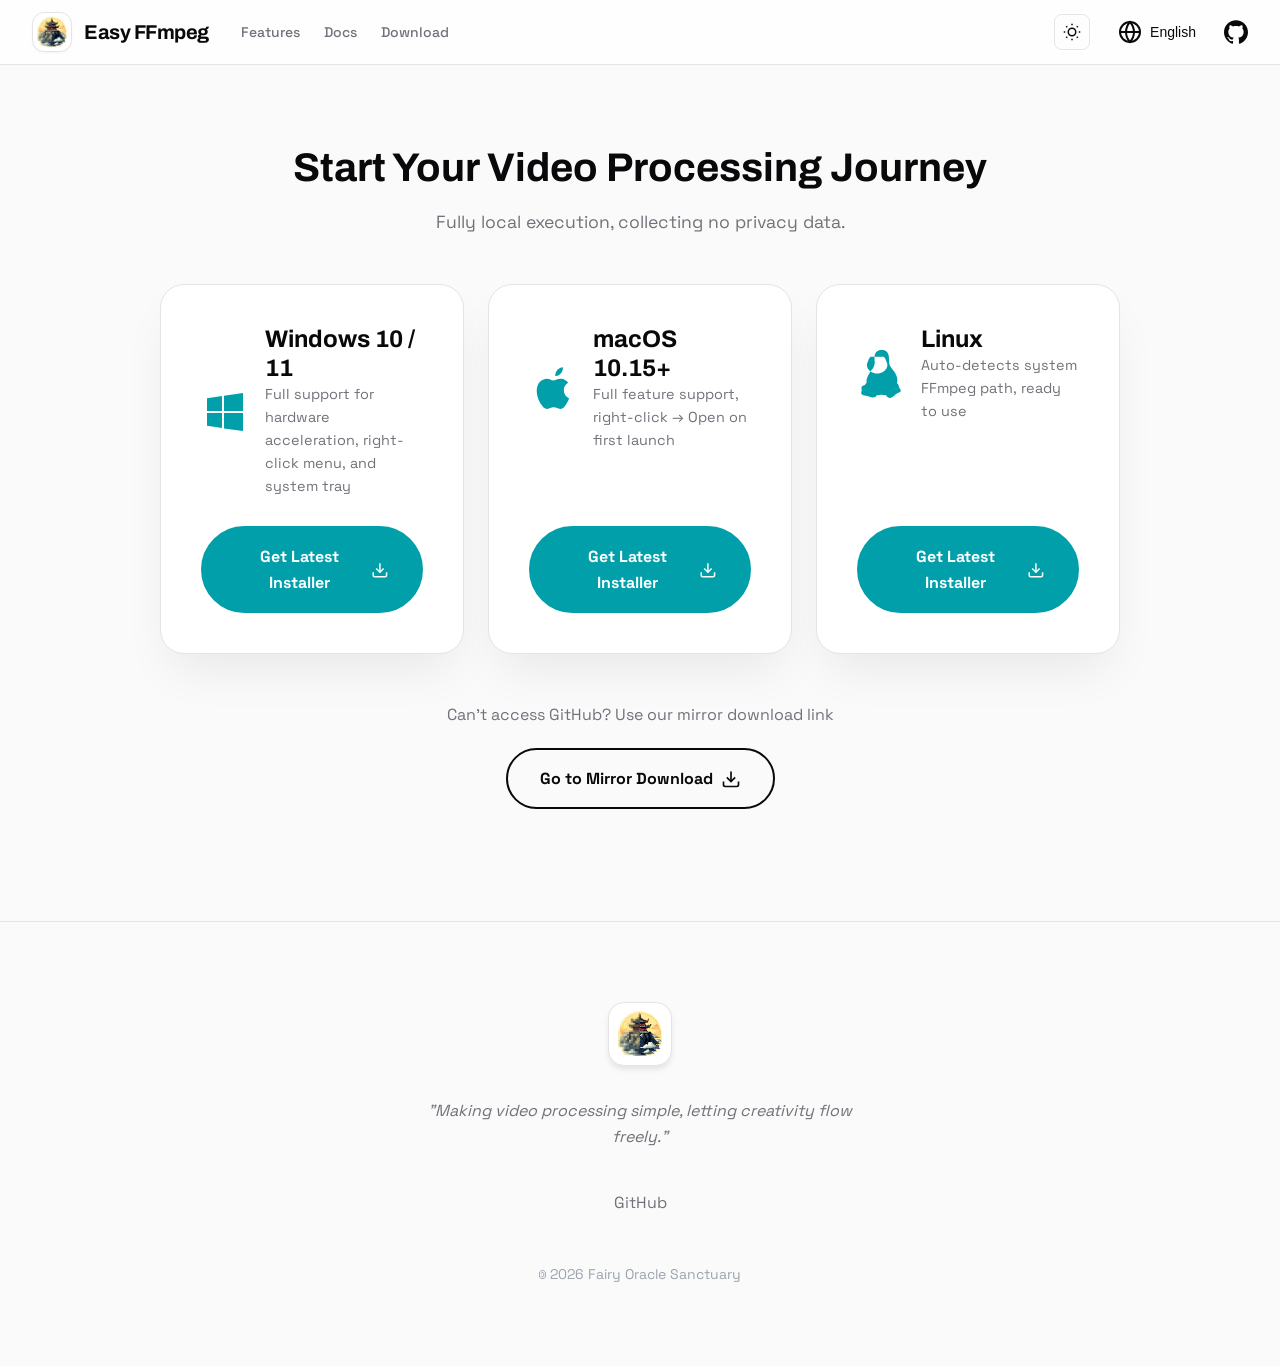
==== docs/download.html @ 4c4393ab "feat: 发布1.0.0正式版，新增图片处理支持与多语言国际化 此版本完成重大升级： 1.  新增图片格式支持，可识别处理jpg/png/webp等主流图像文件 2.  新增完整多语言国际化支持，覆" ====
<!DOCTYPE html>
<html lang="zh">
<head>
  <meta charset="UTF-8">
  <meta name="viewport" content="width=device-width, initial-scale=1.0">
  <title>下载 | Easy FFmpeg</title>
  <meta name="description" content="下载 Easy FFmpeg，支持 Windows、macOS 与 Linux。">
  <link rel="icon" type="image/png" sizes="128x128" href="images/logo.png">
  <link rel="shortcut icon" type="image/png" href="images/logo.png">
  <link rel="preconnect" href="https://fonts.googleapis.com">
  <link rel="preconnect" href="https://fonts.gstatic.com" crossorigin>
  <link href="https://fonts.googleapis.com/css2?family=Archivo:wght@300;400;500;600;700&family=Space+Grotesk:wght@300;400;500;600;700&display=swap" rel="stylesheet">
  <link rel="stylesheet" href="css/style.css">
</head>
<body>
  <main>
    <nav class="navbar">
      <div class="nav-container">
        <a class="nav-brand" href="index.html">
          <div class="nav-logo">
            <img src="images/logo.png" alt="Easy FFmpeg Logo">
          </div>
          <span class="nav-title"></span>
        </a>
        <button class="nav-toggle" id="navToggle" aria-label="Toggle navigation" aria-expanded="false" aria-controls="navMenu">
          <span></span>
          <span></span>
          <span></span>
        </button>
        <div class="nav-menu" id="navMenu">
          <div class="nav-links">
            <a href="index.html#features" class="nav-link" data-i18n="nav.features">功能特性</a>
            <a href="docs.html" class="nav-link" data-i18n="nav.docs">文档</a>
            <a href="download.html" class="nav-link" data-i18n="nav.download">下载</a>
          </div>
          <div class="nav-actions">
            <button class="theme-toggle" id="themeToggle" aria-label="Toggle theme">
              <svg class="icon sun-icon" viewBox="0 0 24 24" fill="none" stroke="currentColor" stroke-width="2">
                <circle cx="12" cy="12" r="5"/>
                <path d="M12 1v2M12 21v2M4.22 4.22l1.42 1.42M18.36 18.36l1.42 1.42M1 12h2M21 12h2M4.22 19.78l1.42-1.42M18.36 5.64l1.42-1.42"/>
              </svg>
              <svg class="icon moon-icon" viewBox="0 0 24 24" fill="none" stroke="currentColor" stroke-width="2">
                <path d="M21 12.79A9 9 0 1 1 11.21 3 7 7 0 0 0 21 12.79z"/>
              </svg>
            </button>
            <div class="language-switcher">
              <button class="lang-btn" id="langBtn">
                <svg class="icon" viewBox="0 0 24 24" fill="none" stroke="currentColor" stroke-width="2">
                  <circle cx="12" cy="12" r="10"/>
                  <path d="M2 12h20M12 2a15.3 15.3 0 0 1 4 10 15.3 15.3 0 0 1-4 10 15.3 15.3 0 0 1-4-10 15.3 15.3 0 0 1 4-10z"/>
                </svg>
                <span id="currentLang">简体中文</span>
              </button>
              <div class="lang-dropdown" id="langDropdown">
                <button class="lang-option active" data-lang="zh">简体中文</button>
                <button class="lang-option" data-lang="en">English</button>
              </div>
            </div>
            <div class="nav-social">
              <a href="https://github.com/Fairy-Oracle-Sanctuary/Easy-FFmpeg" target="_blank" class="nav-link" aria-label="GitHub">
                <svg class="icon" viewBox="0 0 24 24" fill="currentColor">
                  <path d="M12 .297c-6.63 0-12 5.373-12 12 0 5.303 3.438 9.8 8.205 11.385.6.113.82-.258.82-.577 0-.285-.01-1.04-.015-2.04-3.338.724-4.042-1.61-4.042-1.61C4.422 18.07 3.633 17.7 3.633 17.7c-1.087-.744.084-.729.084-.729 1.205.084 1.838 1.236 1.838 1.236 1.07 1.835 2.809 1.305 3.495.998.108-.776.417-1.305.76-1.605-2.665-.3-5.466-1.332-5.466-5.93 0-1.31.465-2.38 1.235-3.22-.135-.303-.54-1.523.105-3.176 0 0 1.005-.322 3.3 1.23.96-.267 1.98-.399 3-.405 1.02.006 2.04.138 3 .405 2.28-1.552 3.285-1.23 3.285-1.23.645 1.653.24 2.873.12 3.176.765.84 1.23 1.91 1.23 3.22 0 4.61-2.805 5.625-5.475 5.92.42.36.81 1.096.81 2.22 0 1.606-.015 2.896-.015 3.286 0 .315.21.69.825.57C20.565 22.092 24 17.592 24 12.297c0-6.627-5.373-12-12-12"/>
                </svg>
              </a>
            </div>
          </div>
        </div>
      </div>
    </nav>

    <section class="download standalone-page" id="download">
      <div class="download-container">
        <h2 class="download-title" data-i18n="download.title">开始你的视频处理之旅</h2>
        <p class="download-desc" data-i18n="download.desc">完全本地化运行，不收集任何隐私数据。</p>
        <div class="download-grid">
          <div class="download-card">
            <div class="download-platform">
              <svg class="platform-icon" viewBox="0 0 24 24" fill="currentColor">
                <path d="M3 5.1L10.5 4v7.5H3V5.1zM10.5 12.5V20L3 18.9v-6.4h7.5zM11.5 3.9L21 2.5v9H11.5V3.9zM21 12.5V21.5l-9.5-1.3v-7.7H21z"/>
              </svg>
              <div>
                <h3 class="platform-name">Windows 10 / 11</h3>
                <p class="platform-detail" data-i18n="download.win.detail">完整支持硬件加速、右键菜单集成与系统托盘</p>
              </div>
            </div>
            <a href="https://github.com/Fairy-Oracle-Sanctuary/Easy-FFmpeg/releases" target="_blank" class="btn btn-primary">
              <span data-i18n="download.btn">获取最新安装包</span>
              <svg class="icon" viewBox="0 0 24 24" fill="none" stroke="currentColor" stroke-width="2">
                <path d="M21 15v4a2 2 0 0 1-2 2H5a2 2 0 0 1-2-2v-4"/>
                <polyline points="7 10 12 15 17 10"/>
                <line x1="12" y1="15" x2="12" y2="3"/>
              </svg>
            </a>
          </div>
          <div class="download-card">
            <div class="download-platform">
              <svg class="platform-icon" viewBox="0 0 24 24" fill="currentColor">
                <path d="M18.71 19.5c-.83 1.24-1.71 2.45-3.05 2.47-1.34.03-1.77-.79-3.29-.79-1.53 0-2 .77-3.27.82-1.31.05-2.3-1.32-3.14-2.53C4.25 17 2.94 12.45 4.7 9.39c.87-1.52 2.43-2.48 4.12-2.51 1.28-.02 2.5.87 3.29.87.78 0 2.26-1.07 3.81-.91.65.03 2.47.26 3.64 1.98-.09.06-2.17 1.28-2.15 3.81.03 3.02 2.65 4.03 2.68 4.04-.03.07-.42 1.44-1.38 2.83M15.97 4.17c.66-.81 1.11-1.93.99-3.06-.96.04-2.13.64-2.82 1.45-.6.7-1.13 1.84-.99 2.94.12.01.21.02.31.02.9 0 2.01-.54 2.51-1.35z"/>
              </svg>
              <div>
                <h3 class="platform-name">macOS 10.15+</h3>
                <p class="platform-detail" data-i18n="download.mac.detail">支持全部功能，首次打开需右键 → 打开</p>
              </div>
            </div>
            <a href="https://github.com/Fairy-Oracle-Sanctuary/Easy-FFmpeg/releases" target="_blank" class="btn btn-primary">
              <span data-i18n="download.btn">获取最新安装包</span>
              <svg class="icon" viewBox="0 0 24 24" fill="none" stroke="currentColor" stroke-width="2">
                <path d="M21 15v4a2 2 0 0 1-2 2H5a2 2 0 0 1-2-2v-4"/>
                <polyline points="7 10 12 15 17 10"/>
                <line x1="12" y1="15" x2="12" y2="3"/>
              </svg>
            </a>
          </div>
          <div class="download-card">
            <div class="download-platform">
              <svg class="platform-icon" viewBox="0 0 24 24" fill="currentColor">
                <path d="M12.504 0c-.155 0-.315.008-.48.021-4.226.333-3.105 4.807-3.17 6.298-.076 1.092-.3 1.953-1.05 3.02-.885 1.051-2.127 2.75-2.716 4.521-.278.832-.41 1.684-.287 2.489a.424.424 0 0 0-.11.135c-.26.268-.45.6-.663.839-.199.199-.485.267-.797.4-.313.136-.658.269-.864.68-.09.189-.136.394-.132.602 0 .199.027.4.055.536.058.399.116.728.04.97-.249.68-.28 1.145-.106 1.484.174.334.535.47.94.601.81.2 1.91.135 2.774.6.926.466 1.866.67 2.616.47.526-.116.97-.464 1.208-.946.587-.003 1.23-.269 2.26-.334.699-.058 1.574.267 2.577.2.025.134.063.198.114.333l.003.003c.391.778 1.113 1.132 1.884 1.071.771-.06 1.592-.536 2.257-1.306.631-.765 1.683-1.084 2.378-1.503.348-.199.629-.469.649-.853.023-.4-.2-.811-.714-1.376v-.097l-.003-.003c-.17-.2-.25-.535-.338-.926-.085-.401-.182-.786-.492-1.046h-.003c-.059-.054-.123-.067-.188-.135a.357.357 0 0 0-.19-.064c.431-1.278.264-2.55-.173-3.694-.533-1.41-1.465-2.638-2.175-3.483-.796-1.005-1.576-1.957-1.56-3.368.026-2.152.236-6.137-3.544-6.147zm.529 3.405h.013c.213 0 .396.062.563.187.166.124.282.297.4.5.117.203.23.426.319.644.082.221.152.436.218.636.061.18.126.335.187.451.073.137.132.265.184.39.052.122.099.252.137.387.073.272.117.561.117.861 0 .299-.041.588-.117.861-.077.272-.177.532-.299.781-.122.249-.267.484-.434.702-.167.218-.351.418-.55.6-.199.182-.413.346-.639.492-.226.146-.464.273-.71.381-.246.108-.501.196-.76.265-.259.069-.523.117-.789.146-.266.029-.534.043-.802.043-.268 0-.536-.014-.802-.043-.266-.029-.53-.077-.789-.146-.259-.069-.514-.157-.76-.265-.246-.108-.484-.235-.71-.381-.226-.146-.44-.31-.639-.492-.199-.182-.383-.382-.55-.6-.167-.218-.312-.453-.434-.702-.122-.249-.222-.509-.299-.781-.076-.273-.117-.562-.117-.861 0-.3.044-.589.117-.861.038-.135.085-.265.137-.387.052-.125.111-.253.184-.39.061-.116.126-.271.187-.451.066-.2.136-.415.218-.636.089-.218.202-.441.319-.644.117-.203.234-.376.4-.5.166-.125.349-.187.563-.187h.013z"/>
              </svg>
              <div>
                <h3 class="platform-name">Linux</h3>
                <p class="platform-detail" data-i18n="download.linux.detail">自动检测系统 FFmpeg 路径，开箱即用</p>
              </div>
            </div>
            <a href="https://github.com/Fairy-Oracle-Sanctuary/Easy-FFmpeg/releases" target="_blank" class="btn btn-primary">
              <span data-i18n="download.btn">获取最新安装包</span>
              <svg class="icon" viewBox="0 0 24 24" fill="none" stroke="currentColor" stroke-width="2">
                <path d="M21 15v4a2 2 0 0 1-2 2H5a2 2 0 0 1-2-2v-4"/>
                <polyline points="7 10 12 15 17 10"/>
                <line x1="12" y1="15" x2="12" y2="3"/>
              </svg>
            </a>
          </div>
        </div>

        <div class="download-mirror">
          <p class="download-mirror-text" data-i18n="download.mirror.text">无法访问 GitHub？请转用我们的镜像下载链接</p>
          <a href="https://git.ora-san.org/Fairy-Oracle-Sanctuary/Easy-FFmpeg/releases" target="_blank" class="btn btn-secondary">
            <span data-i18n="download.mirror.btn">前往镜像下载</span>
            <svg class="icon" viewBox="0 0 24 24" fill="none" stroke="currentColor" stroke-width="2">
              <path d="M21 15v4a2 2 0 0 1-2 2H5a2 2 0 0 1-2-2v-4"/>
              <polyline points="7 10 12 15 17 10"/>
              <line x1="12" y1="15" x2="12" y2="3"/>
            </svg>
          </a>
        </div>
      </div>
    </section>

    <footer class="footer">
      <div class="footer-content">
        <div class="footer-logo">
          <img src="images/logo.png" alt="Easy FFmpeg Logo">
        </div>
        <p class="footer-quote" data-i18n="footer.quote">“让视频处理变得简单，让创意自由流动。”</p>
        <div class="footer-links">
          <a href="https://github.com/Fairy-Oracle-Sanctuary/Easy-FFmpeg" target="_blank" data-i18n="footer.github">GitHub</a>
        </div>
        <p class="footer-copyright" id="copyright">🄯 2026 天机阁 Fairy Oracle Sanctuary</p>
      </div>
    </footer>

    <button class="back-to-top" id="backToTop" aria-label="Back to top">
      <svg viewBox="0 0 24 24" fill="none" stroke="currentColor" stroke-width="2">
        <polyline points="18 15 12 9 6 15"/>
      </svg>
    </button>
  </main>

  <script src="js/main.js"></script>
</body>
</html>
---- docs/css/style.css ----
/* CSS Variables */
:root {
  --background: #FAFAFA;
  --foreground: #09090B;
  --secondary: #71717A;
  --accent: #009faa;
  --accent-hover: #007A82;
  --border: #E4E4E7;
  --white: #FFFFFF;
  --font-body: 'Space Grotesk', sans-serif;
  --font-heading: 'Archivo', sans-serif;
}

/* Dark Mode */
[data-theme="dark"] {
  --background: #09090B;
  --foreground: #FAFAFA;
  --secondary: #A1A1AA;
  --accent: #00B4BE;
  --accent-hover: #2DD4E0;
  --border: #27272A;
  --white: #18181B;
}

/* Reset & Base */
*, *::before, *::after {
  box-sizing: border-box;
  margin: 0;
  padding: 0;
}

html {
  scroll-behavior: smooth;
  overflow-x: hidden;
}

body {
  font-family: var(--font-body);
  background-color: var(--background);
  color: var(--foreground);
  line-height: 1.6;
  -webkit-font-smoothing: antialiased;
  -moz-osx-font-smoothing: grayscale;
  overflow-x: hidden;
  width: 100%;
}

h1, h2, h3, h4, h5, h6 {
  font-family: var(--font-heading);
  font-weight: 700;
  line-height: 1.2;
}

a {
  color: inherit;
  text-decoration: none;
}

img {
  max-width: 100%;
  height: auto;
}

/* Utility Classes */
.accent {
  color: var(--accent);
}

.underline {
  text-decoration: underline;
  text-decoration-thickness: 4px;
  text-underline-offset: 8px;
}

.section-container {
  max-width: 1280px;
  margin: 0 auto;
  padding: 0 1rem;
}

@media (min-width: 640px) {
  .section-container {
    padding: 0 1.5rem;
  }
}

@media (min-width: 1024px) {
  .section-container {
    padding: 0 2rem;
  }
}

/* Navigation */
.navbar {
  position: fixed;
  top: 0;
  left: 0;
  right: 0;
  z-index: 50;
  background: rgba(255, 255, 255, 0.8);
  backdrop-filter: blur(12px);
  border-bottom: 1px solid var(--border);
}

[data-theme="dark"] .navbar {
  background: rgba(9, 9, 11, 0.8);
}

.nav-container {
  max-width: 1280px;
  margin: 0 auto;
  padding: 0 1rem;
  height: 64px;
  display: flex;
  align-items: center;
  justify-content: space-between;
}

.nav-toggle {
  display: flex;
  flex-direction: column;
  justify-content: center;
  gap: 6px;
  width: 40px;
  height: 40px;
  margin-left: auto;
  border-radius: 10px;
  border: 1px solid var(--border);
  background: transparent;
  cursor: pointer;
  transition: background-color 0.2s ease, border-color 0.2s ease;
}

.nav-toggle span {
  display: block;
  width: 20px;
  height: 2px;
  margin: 0 auto;
  background: var(--foreground);
  transition: transform 0.2s ease, opacity 0.2s ease, background-color 0.2s ease;
}

.nav-toggle:hover {
  background: rgba(128, 128, 128, 0.12);
}

.nav-toggle.open span:nth-child(1) {
  transform: translateY(8px) rotate(45deg);
}

.nav-toggle.open span:nth-child(2) {
  opacity: 0;
}

.nav-toggle.open span:nth-child(3) {
  transform: translateY(-8px) rotate(-45deg);
}

@media (min-width: 640px) {
  .nav-container {
    padding: 0 1.5rem;
  }
}

@media (min-width: 1024px) {
  .nav-container {
    padding: 0 2rem;
  }
}

.nav-brand {
  display: flex;
  align-items: center;
  gap: 0.75rem;
  color: inherit;
  text-decoration: none;
}

.nav-logo {
  width: 40px;
  height: 40px;
  border-radius: 12px;
  border: 1px solid var(--border);
  box-shadow: 0 1px 2px rgba(0, 0, 0, 0.05);
  background: var(--white);
  display: flex;
  align-items: center;
  justify-content: center;
  flex-shrink: 0;
}

.nav-logo img {
  width: 36px;
  height: 36px;
  object-fit: contain;
  padding: 2px;
}

.nav-title {
  font-family: var(--font-heading);
  font-weight: 700;
  font-size: 1.25rem;
  letter-spacing: -0.025em;
}

.nav-title::after {
  content: "Easy FFmpeg";
}

@media (max-width: 640px) {
  .nav-title::after {
    content: "Easy FF";
  }
}

.nav-menu {
  display: none;
}

.nav-links {
  display: none;
  align-items: center;
  gap: 1.5rem;
}

.nav-actions {
  display: none;
}

.navbar.nav-open .nav-menu {
  position: fixed;
  top: 64px;
  left: 0;
  right: 0;
  display: flex;
  flex-direction: column;
  gap: 1.5rem;
  padding: 1.5rem 1.25rem 2.5rem;
  background: var(--background);
  border-bottom: 1px solid var(--border);
  box-shadow: 0 24px 48px rgba(15, 23, 42, 0.12);
  z-index: 40;
}

.navbar.nav-open .nav-links {
  display: flex;
  flex-direction: column;
  gap: 1.25rem;
  align-items: flex-start;
}

.navbar.nav-open .nav-links .nav-link {
  font-size: 1.05rem;
  font-weight: 600;
  color: var(--foreground);
}

.navbar.nav-open .nav-actions {
  display: flex;
  flex-direction: column;
  align-items: stretch;
  gap: 1rem;
}

.nav-social {
  display: flex;
  align-items: center;
  gap: 0.75rem;
}

.navbar.nav-open .theme-toggle,
.navbar.nav-open .lang-btn {
  width: 100%;
}

.navbar.nav-open .language-switcher {
  width: 100%;
}

.navbar.nav-open .nav-actions .nav-link {
  font-size: 1rem;
  justify-content: flex-start;
  gap: 0.5rem;
}

.navbar.nav-open .nav-social .nav-link {
  justify-content: center;
  flex: 1;
  min-height: 40px;
  border: 1px solid var(--border);
  border-radius: 10px;
}

.navbar.nav-open .nav-actions .nav-link .icon {
  width: 22px;
  height: 22px;
}

.navbar.nav-open .lang-dropdown {
  width: 100%;
}

.nav-links .nav-link {
  font-size: 0.875rem;
  font-weight: 500;
  color: var(--secondary);
  transition: color 0.2s;
}

.nav-links .nav-link:hover {
  color: var(--foreground);
}

.theme-toggle {
  display: flex;
  align-items: center;
  justify-content: center;
  width: 36px;
  height: 36px;
  border-radius: 8px;
  border: 1px solid var(--border);
  background: transparent;
  cursor: pointer;
  transition: all 0.2s;
  color: var(--foreground);
}

.theme-toggle:hover {
  background: var(--border);
}

.theme-toggle .icon {
  width: 18px;
  height: 18px;
  color: var(--foreground);
}

.theme-toggle .moon-icon {
  display: none;
}

[data-theme="dark"] .theme-toggle .sun-icon {
  display: none;
}

[data-theme="dark"] .theme-toggle .moon-icon {
  display: block;
}

.nav-link {
  display: flex;
  align-items: center;
  transition: color 0.2s;
}

.nav-link:hover {
  color: var(--accent);
}

.icon {
  width: 24px;
  height: 24px;
}

@media (min-width: 768px) {
  .nav-toggle {
    display: none;
  }

  .nav-menu {
    position: static;
    display: flex;
    align-items: center;
    justify-content: space-between;
    gap: 2rem;
    flex: 1;
    padding: 0;
    background: transparent;
    border: none;
    box-shadow: none;
    margin-left: 2rem;
  }

  .nav-links {
    display: flex;
  }

  .nav-actions {
    display: flex;
    align-items: center;
    gap: 1rem;
  }

  .nav-social {
    gap: 1rem;
  }

  .nav-social .nav-link {
    border: none;
    min-height: auto;
  }
}

/* Language Switcher */
.language-switcher {
  position: relative;
}

.lang-btn {
  display: flex;
  align-items: center;
  gap: 0.5rem;
  padding: 0.5rem 0.75rem;
  border-radius: 8px;
  border: none;
  background: transparent;
  cursor: pointer;
  font-size: 0.875rem;
  font-weight: 500;
  color: var(--foreground);
  transition: background-color 0.2s;
}

.lang-btn:hover {
  background: rgba(128, 128, 128, 0.15);
}

.lang-btn .icon {
  color: var(--foreground);
}

.lang-dropdown {
  position: absolute;
  right: 0;
  top: 100%;
  margin-top: 0.5rem;
  width: 160px;
  max-height: 320px;
  overflow-y: auto;
  background: var(--white);
  border: 1px solid var(--border);
  border-radius: 8px;
  box-shadow: 0 10px 15px -3px rgba(0, 0, 0, 0.1), 0 4px 6px -2px rgba(0, 0, 0, 0.05);
  z-index: 50;
  display: none;
}

[data-theme="dark"] .lang-dropdown {
  box-shadow: 0 10px 15px -3px rgba(0, 0, 0, 0.3), 0 4px 6px -2px rgba(0, 0, 0, 0.2);
}

.lang-dropdown.show {
  display: block;
}

.lang-option {
  display: block;
  width: 100%;
  padding: 0.5rem 1rem;
  text-align: left;
  border: none;
  background: transparent;
  font-size: 0.875rem;
  cursor: pointer;
  color: var(--foreground);
  transition: background-color 0.2s;
}

.lang-option:hover {
  background: rgba(128, 128, 128, 0.15);
}

.lang-option.active {
  font-weight: 700;
  color: var(--accent);
}

/* Hero Section */
.hero {
  position: relative;
  min-height: 100vh;
  display: flex;
  align-items: center;
  padding-top: 4rem;
  background-image: url('../images/hero_image.png');
  background-size: cover;
  background-position: center;
  background-repeat: no-repeat;
  overflow: hidden;
}

[data-theme="dark"] .hero {
  background-image: url('../images/hero_image_dark.png');
}

.particles-container {
  position: absolute;
  top: 0;
  left: 0;
  width: 100%;
  height: 100%;
  z-index: 1;
  pointer-events: none;
}

.particle {
  position: absolute;
  background: var(--accent);
  border-radius: 50%;
  opacity: 0.3;
  pointer-events: none;
  animation: float-particle var(--duration) linear infinite;
}

@keyframes float-particle {
  0% {
    transform: translateY(100vh) translateX(0);
    opacity: 0;
  }
  10% {
    opacity: 0.3;
  }
  90% {
    opacity: 0.3;
  }
  100% {
    transform: translateY(-10vh) translateX(var(--drift));
    opacity: 0;
  }
}

.hero::before {
  content: '';
  position: absolute;
  top: 0;
  left: 0;
  right: 0;
  bottom: 0;
  background: linear-gradient(to bottom, rgba(250, 250, 250, 0.5), rgba(250, 250, 250, 0.95));
  z-index: 1;
}

[data-theme="dark"] .hero::before {
  background: linear-gradient(to bottom, rgba(9, 9, 11, 0.3), rgba(9, 9, 11, 0.95));
}

.hero-container {
  position: relative;
  z-index: 2;
  max-width: 1280px;
  width: 100%;
  margin: 0 auto;
  padding: 0 2rem;
  display: flex;
  align-items: center;
  justify-content: space-between;
  gap: 4rem;
}

.hero-content {
  flex: 1.5;
  max-width: 52rem;
  animation: fadeInUp 0.5s ease-out;
}

.hero-badge {
  display: inline-block;
  padding: 0.375rem 1rem;
  margin-bottom: 1.5rem;
  border-radius: 9999px;
  background: rgba(0, 159, 170, 0.1);
  color: var(--accent);
  font-size: 0.8rem;
  font-weight: 600;
  letter-spacing: 0.02em;
}

.hero-showcase {
  flex: 1;
  display: flex;
  justify-content: center;
  align-items: center;
  animation: fadeInRight 0.8s ease-out;
}

.showcase-img {
  max-width: 100%;
  border-radius: 5px;
  border: 1px solid var(--border);
  box-shadow: 0 20px 50px rgba(0, 0, 0, 0.18);
}

.showcase-img-light {
  display: block;
}

.showcase-img-dark {
  display: none;
}

[data-theme="dark"] .showcase-img-light {
  display: none;
}

[data-theme="dark"] .showcase-img-dark {
  display: block;
}

@keyframes fadeInRight {
  from {
    opacity: 0;
    transform: translateX(40px);
  }
  to {
    opacity: 1;
    transform: translateX(0);
  }
}

@media (max-width: 1024px) {
  .hero-container {
    flex-direction: column;
    text-align: center;
    gap: 2.5rem;
  }

  .hero-content {
    margin-left: 0;
  }

  .hero-actions {
    justify-content: center;
  }

  .hero-showcase {
    width: 100%;
  }
}

@keyframes fadeInUp {
  from {
    opacity: 0;
    transform: translateY(20px);
  }
  to {
    opacity: 1;
    transform: translateY(0);
  }
}

.hero-title {
  font-size: 3rem;
  font-weight: 700;
  line-height: 1.1;
  margin-bottom: 2rem;
}

@media (min-width: 640px) {
  .hero-title {
    font-size: 4rem;
  }
}

.hero-description {
  font-size: 1.25rem;
  color: var(--secondary);
  line-height: 1.75;
  margin-bottom: 2.5rem;
  max-width: 42rem;
}

@media (max-width: 1024px) {
  .hero-description {
    margin-left: auto;
    margin-right: auto;
  }
}

.hero-actions {
  display: flex;
  flex-wrap: wrap;
  gap: 1rem;
}

/* Buttons */
.btn {
  display: inline-flex;
  align-items: center;
  gap: 0.5rem;
  padding: 1rem 2rem;
  border-radius: 9999px;
  font-weight: 700;
  font-family: var(--font-body);
  cursor: pointer;
  transition: all 0.2s;
}

.btn .icon {
  width: 20px;
  height: 20px;
}

.btn-primary {
  background: var(--accent);
  color: var(--white);
  border: 2px solid var(--accent);
}

.btn-primary:hover {
  background: var(--accent-hover);
  border-color: var(--accent-hover);
  box-shadow: 0 10px 15px -3px rgba(0, 159, 170, 0.3);
}

.btn-primary:hover .icon {
  transform: translateY(2px);
}

.btn-secondary {
  border: 2px solid var(--foreground);
  background: transparent;
  color: var(--foreground);
}

.btn-secondary:hover {
  background: rgba(9, 9, 11, 0.05);
  box-shadow: 0 4px 6px -1px rgba(0, 0, 0, 0.1);
}

[data-theme="dark"] .btn-secondary:hover {
  background: rgba(255, 255, 255, 0.05);
}

.btn-large {
  padding: 1.125rem 2.5rem;
  font-size: 1.05rem;
}

/* Section Header */
.section-header {
  text-align: center;
  margin-bottom: 3.5rem;
}

.section-title {
  font-size: 2.25rem;
  font-weight: 700;
  margin-bottom: 0.75rem;
}

.section-subtitle {
  color: var(--secondary);
  font-size: 1.05rem;
}

/* Features Section */
.features {
  padding: 6rem 0;
  background: var(--white);
  border-top: 1px solid var(--border);
  border-bottom: 1px solid var(--border);
}

.features-grid {
  display: grid;
  grid-template-columns: 1fr;
  gap: 1.5rem;
}

@media (min-width: 640px) {
  .features-grid {
    grid-template-columns: repeat(2, 1fr);
  }
}

@media (min-width: 1024px) {
  .features-grid {
    grid-template-columns: repeat(3, 1fr);
  }
}

.feature-card {
  display: flex;
  flex-direction: column;
  gap: 1rem;
  padding: 2rem;
  background: var(--background);
  border: 1px solid var(--border);
  border-radius: 24px;
  transition: all 0.3s;
}

.feature-card:hover {
  border-color: var(--accent);
  transform: translateY(-4px);
  box-shadow: 0 25px 50px -12px rgba(0, 159, 170, 0.1);
}

.feature-icon {
  width: 48px;
  height: 48px;
  border-radius: 16px;
  display: flex;
  align-items: center;
  justify-content: center;
}

.feature-icon svg {
  width: 24px;
  height: 24px;
}

.feature-icon.blue {
  background: rgba(0, 159, 170, 0.1);
  color: var(--accent);
}

.feature-icon.red {
  background: rgba(239, 68, 68, 0.1);
  color: #DC2626;
}

.feature-icon.purple {
  background: rgba(168, 85, 247, 0.1);
  color: #9333EA;
}

.feature-icon.green {
  background: rgba(34, 197, 94, 0.1);
  color: #16A34A;
}

.feature-title {
  font-size: 1.35rem;
  font-weight: 700;
}

.feature-description {
  color: var(--secondary);
  font-size: 0.95rem;
  line-height: 1.65;
}

/* Docs Page */
.docs-shell {
  display: grid;
  grid-template-columns: 260px minmax(0, 1fr);
  gap: 3rem;
  max-width: 1280px;
  margin: 0 auto;
  padding: 7rem 2rem 5rem;
}

.docs-sidebar {
  position: sticky;
  top: 6rem;
  align-self: start;
  height: calc(100vh - 8rem);
  border-right: 1px solid var(--border);
}

.docs-sidebar-nav {
  display: flex;
  flex-direction: column;
  gap: 0.25rem;
  padding-right: 1.5rem;
}

.docs-sidebar-nav a {
  color: var(--secondary);
  text-decoration: none;
  font-size: 0.95rem;
  font-weight: 500;
  padding: 0.6rem 0.75rem;
  border-radius: 10px;
  transition: all 0.2s ease;
}

.docs-sidebar-nav a:hover {
  color: var(--accent);
  background: rgba(0, 159, 170, 0.08);
}

.docs-content {
  max-width: 860px;
  min-width: 0;
}

.docs-header {
  padding-bottom: 2.5rem;
  border-bottom: 1px solid var(--border);
  margin-bottom: 3rem;
}

.docs-kicker {
  color: var(--accent);
  font-size: 0.8rem;
  font-weight: 700;
  letter-spacing: 0.12em;
  text-transform: uppercase;
  margin-bottom: 1rem;
}

.docs-header h1 {
  font-size: clamp(2.5rem, 5vw, 4rem);
  line-height: 1.05;
  margin-bottom: 1rem;
}

.docs-header p:last-child {
  color: var(--secondary);
  font-size: 1.1rem;
  line-height: 1.7;
}

.docs-section {
  scroll-margin-top: 6rem;
  padding: 2.5rem 0;
  border-bottom: 1px solid var(--border);
}

.docs-section h2 {
  font-size: 1.9rem;
  margin-bottom: 1rem;
}

.docs-section > p {
  color: var(--secondary);
  line-height: 1.7;
  margin-bottom: 1.5rem;
}

.docs-tools-grid {
  display: grid;
  grid-template-columns: 1fr;
  gap: 1rem;
  margin-top: 1.5rem;
}

@media (min-width: 640px) {
  .docs-tools-grid {
    grid-template-columns: repeat(2, 1fr);
  }
}

.tool-item {
  display: flex;
  align-items: flex-start;
  gap: 0.75rem;
  padding: 1rem 1.25rem;
  background: var(--background);
  border: 1px solid var(--border);
  border-radius: 12px;
  transition: all 0.2s;
}

.tool-item:hover {
  border-color: var(--accent);
}

.tool-item-icon {
  flex-shrink: 0;
  width: 20px;
  height: 20px;
  color: var(--accent);
  margin-top: 0.15rem;
}

.tool-item-name {
  font-weight: 700;
  font-size: 0.95rem;
}

.tool-item-desc {
  color: var(--secondary);
  font-size: 0.85rem;
  line-height: 1.5;
  margin-top: 0.25rem;
}

@media (max-width: 900px) {
  .docs-shell {
    grid-template-columns: 1fr;
    padding: 6rem 1.5rem 4rem;
  }

  .docs-sidebar {
    position: static;
    height: auto;
    border-right: none;
    border-bottom: 1px solid var(--border);
    padding-bottom: 1rem;
  }

  .docs-sidebar-nav {
    flex-direction: row;
    overflow-x: auto;
    padding-right: 0;
  }

  .docs-sidebar-nav a {
    white-space: nowrap;
  }
}

/* Download Section */
.download {
  padding: 7rem 1rem;
}

.download.standalone-page {
  padding-top: 9rem;
}

.download-container {
  max-width: 960px;
  margin: 0 auto;
  text-align: center;
}

.download-title {
  font-size: 2.5rem;
  font-weight: 700;
  margin-bottom: 1rem;
}

.download-desc {
  color: var(--secondary);
  font-size: 1.1rem;
  margin-bottom: 3rem;
}

.download-grid {
  display: grid;
  grid-template-columns: 1fr;
  gap: 1.5rem;
}

@media (min-width: 768px) {
  .download-grid {
    grid-template-columns: repeat(3, 1fr);
  }
}

.download-card {
  display: flex;
  flex-direction: column;
  align-items: center;
  justify-content: space-between;
  gap: 1.75rem;
  padding: 2.5rem;
  background: var(--white);
  border: 1px solid var(--border);
  border-radius: 24px;
  box-shadow: 0 25px 50px -12px rgba(0, 0, 0, 0.08);
}

.download-platform {
  display: flex;
  align-items: center;
  gap: 1rem;
  text-align: left;
}

.platform-icon {
  width: 48px;
  height: 48px;
  color: var(--accent);
  flex-shrink: 0;
}

.platform-name {
  font-size: 1.5rem;
  font-weight: 700;
}

.platform-detail {
  color: var(--secondary);
  font-size: 0.9rem;
}

.download-mirror {
  margin-top: 3rem;
  display: flex;
  flex-direction: column;
  align-items: center;
  gap: 1.25rem;
}

.download-mirror-text {
  color: var(--secondary);
  font-size: 1rem;
}

/* Footer */
.footer {
  padding: 5rem 1rem;
  border-top: 1px solid var(--border);
}

.footer-content {
  max-width: 1280px;
  margin: 0 auto;
  text-align: center;
}

.footer-logo {
  width: 64px;
  height: 64px;
  margin: 0 auto 2rem;
  border-radius: 16px;
  border: 1px solid var(--border);
  box-shadow: 0 4px 6px -1px rgba(0, 0, 0, 0.1);
  background: var(--white);
  display: flex;
  align-items: center;
  justify-content: center;
}

.footer-logo img {
  width: 56px;
  height: 56px;
  object-fit: contain;
  padding: 4px;
}

.footer-quote {
  color: var(--secondary);
  font-style: italic;
  max-width: 28rem;
  margin: 0 auto 2.5rem;
}

.footer-links {
  display: flex;
  justify-content: center;
  gap: 2rem;
  margin-bottom: 3rem;
}

.footer-links a {
  color: var(--secondary);
  transition: color 0.2s;
}

.footer-links a:hover {
  color: var(--accent);
}

.footer-copyright {
  font-size: 0.875rem;
  color: #9CA3AF;
}

/* Back to Top Button */
.back-to-top {
  position: fixed;
  bottom: 2rem;
  right: 2rem;
  width: 48px;
  height: 48px;
  border-radius: 50%;
  border: 1px solid var(--border);
  background: var(--white);
  color: var(--foreground);
  cursor: pointer;
  display: flex;
  align-items: center;
  justify-content: center;
  opacity: 0;
  visibility: hidden;
  transition: all 0.3s;
  z-index: 40;
  box-shadow: 0 4px 12px rgba(0, 0, 0, 0.1);
}

.back-to-top:hover {
  background: var(--accent);
  color: white;
  border-color: var(--accent);
  transform: translateY(-2px);
}

.back-to-top.show {
  opacity: 1;
  visibility: visible;
}

.back-to-top svg {
  width: 24px;
  height: 24px;
}

@media (max-width: 640px) {
  .back-to-top {
    bottom: 1.5rem;
    right: 1.5rem;
    width: 40px;
    height: 40px;
  }

  .back-to-top svg {
    width: 20px;
    height: 20px;
  }

  .section-title {
    font-size: 1.875rem;
  }

  .download-title {
    font-size: 2rem;
  }
}
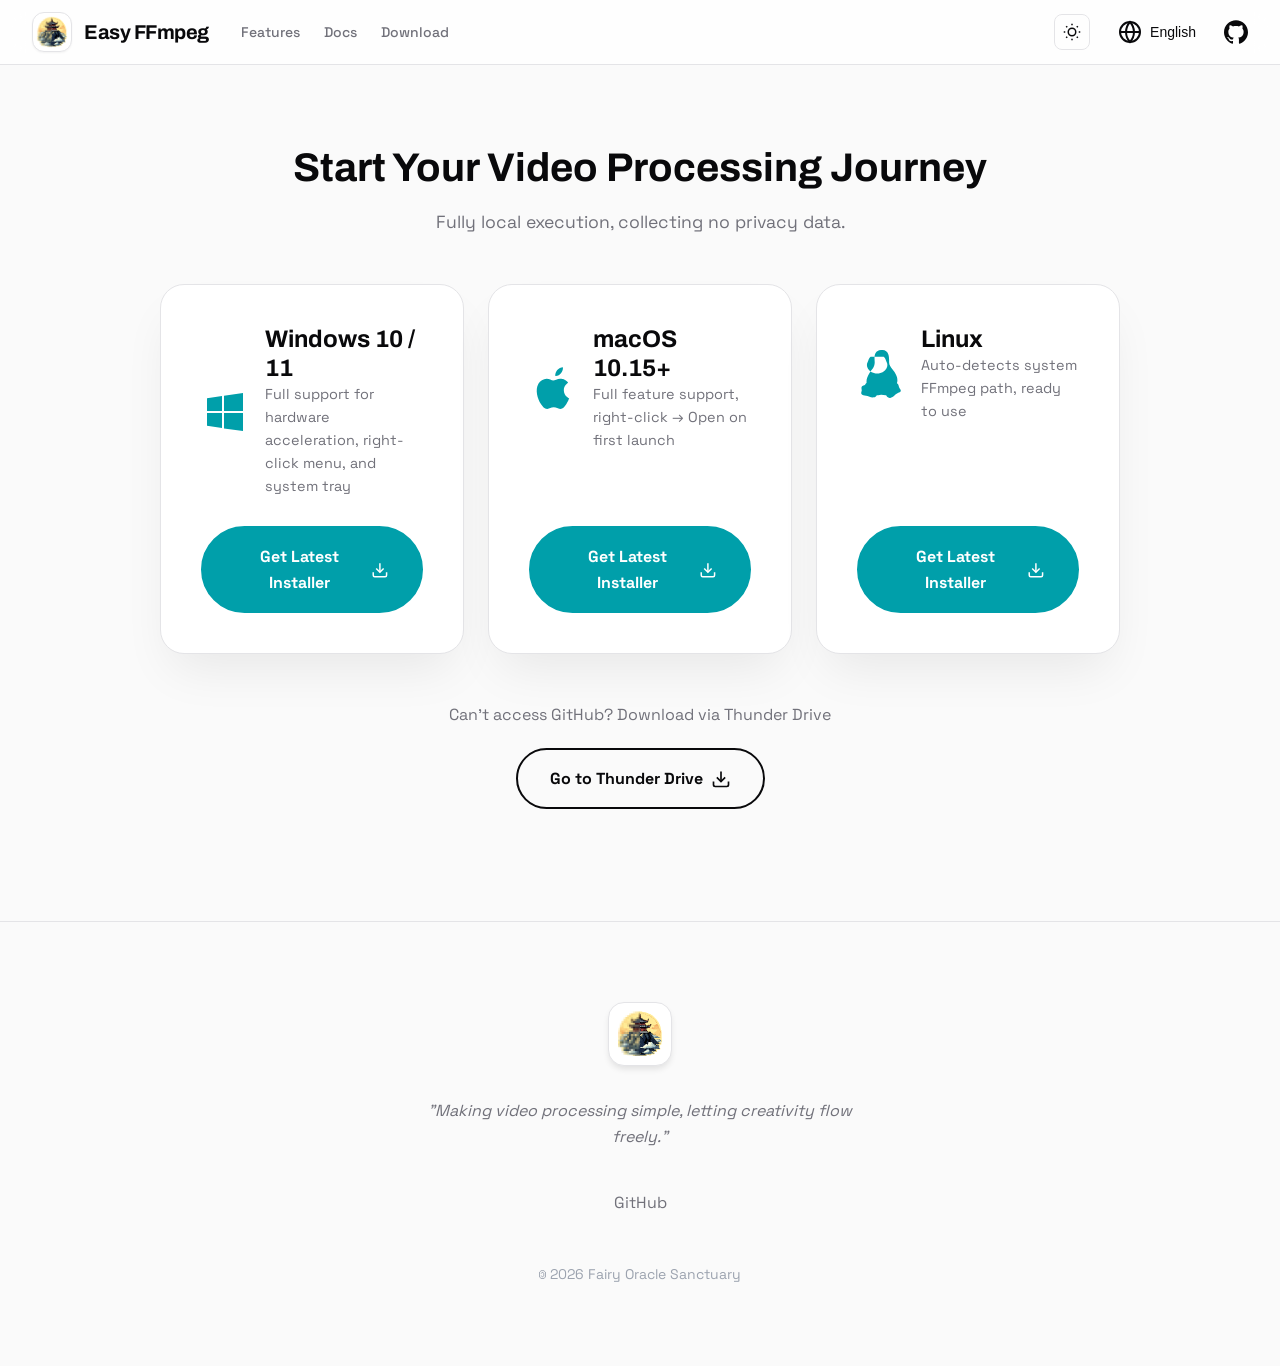
==== commit 58b10ce3: "docs: 更换下载镜像为迅雷网盘 更新了下载页面和多语言文案中的镜像链接与按钮文字，移除了过时的微软商店下载条目" ====
--- a/docs/download.html
+++ b/docs/download.html
@@ -133,9 +133,9 @@
         </div>
 
         <div class="download-mirror">
-          <p class="download-mirror-text" data-i18n="download.mirror.text">无法访问 GitHub？请转用我们的镜像下载链接</p>
-          <a href="https://git.ora-san.org/Fairy-Oracle-Sanctuary/Easy-FFmpeg/releases" target="_blank" class="btn btn-secondary">
-            <span data-i18n="download.mirror.btn">前往镜像下载</span>
+          <p class="download-mirror-text" data-i18n="download.mirror.text">无法访问 GitHub？请转用迅雷网盘下载</p>
+          <a href="https://pan.xunlei.com/s/VOzf9PpA438wYmEi0-CVjIUQA1?pwd=5ud8" target="_blank" class="btn btn-secondary">
+            <span data-i18n="download.mirror.btn">前往迅雷网盘</span>
             <svg class="icon" viewBox="0 0 24 24" fill="none" stroke="currentColor" stroke-width="2">
               <path d="M21 15v4a2 2 0 0 1-2 2H5a2 2 0 0 1-2-2v-4"/>
               <polyline points="7 10 12 15 17 10"/>
